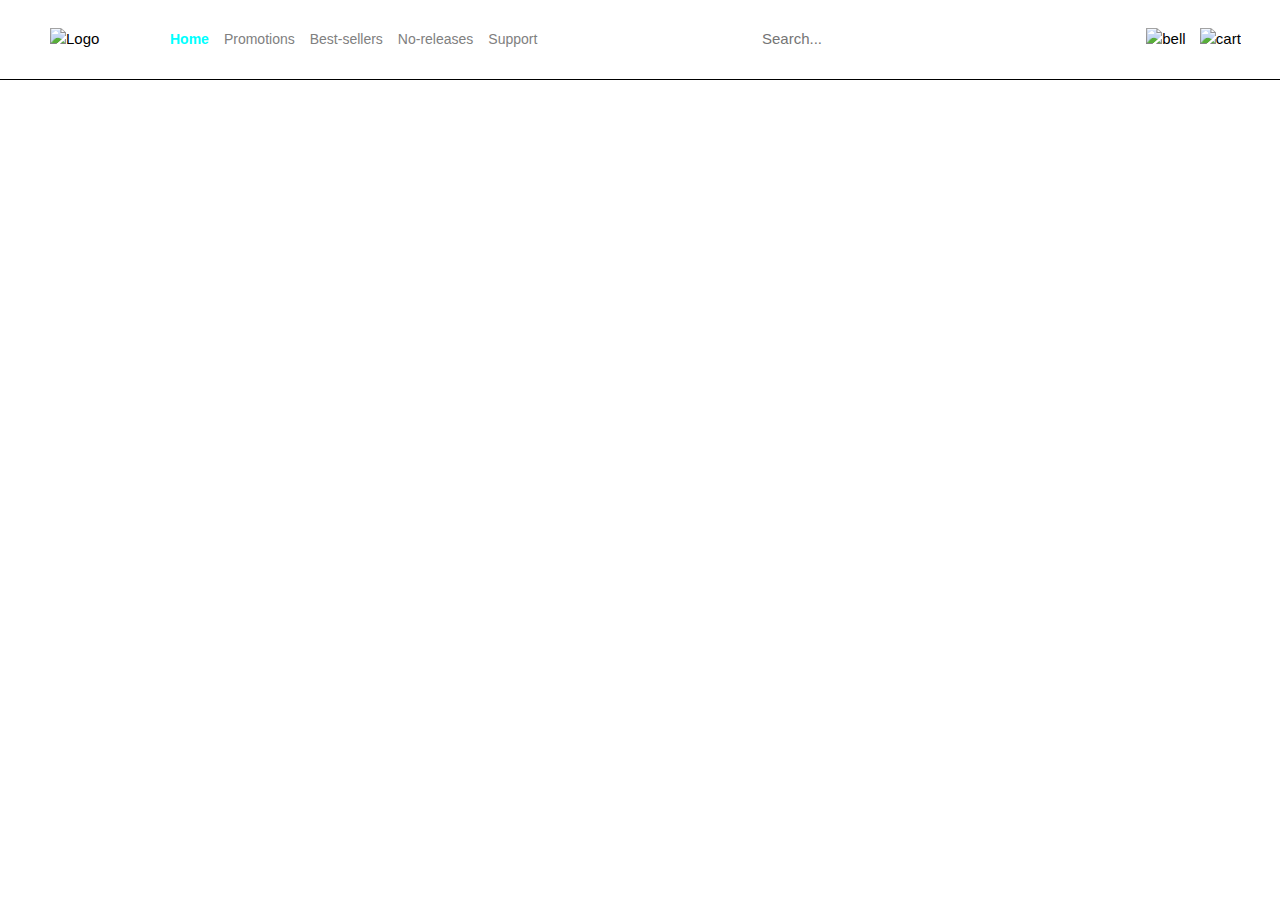
==== template/index.html @ 419b9f49 "Update index.html, .css and Add demo1 menu" ====
<!DOCTYPE html>
<html lang="en">

<head>
    <meta charset="UTF-8">
    <meta http-equiv="X-UA-Compatible" content="IE=edge">
    <meta name="viewport" content="width=device-width, initial-scale=1.0">
    <link rel="stylesheet" href="../static/index.css">
    <title>BTTH 5</title>
</head>

<body>
    <div class="grid-container">
        <div class="header">
            <div class="left">
                <img src="../images/logo1.png" style="width:100px; margin: 0 20px" alt="Logo">
                <a href="" class="active">Home</a>
                <a href="">Promotions</a>
                <a href="">Best-sellers</a>
                <a href="">No-releases</a>
                <a href="">Support</a>
            </div>
            <div class="right">
                <div>
                    <input type="text" placeholder="Search..." style="border: none; font-size: 15px;">
                </div>
                <div>
                    <img src="../images/Bell 1.png" alt="bell">
                    <img src="../images/Shopping cart simple 1.png" alt="cart">
                    <img src="../images/Avatar 758.png" alt="">
                </div>

            </div>
        </div>
        <div class="content"></div>
        <div class="footer"></div>
    </div>
</body>

</html>
---- static/index.css ----
body {
    margin: 0;
    font-family: Verdana, sans-serif;
    font-size: 15px;
    line-height: 1.5;
}

.grid-container {
    display: grid;
    grid-template-rows: 80px auto auto;
    grid-template-areas: "header" "content" "footer";
}

.header {
    grid-area: "header";
    display: flex;
    justify-content: space-between;
    padding: 20px;
    border-bottom: 1px solid black;
}

.content {
    grid-area: "content";
}

.footer {
    grid-area: "footer";
}

.header .left {
    display: flex;
    justify-content: space-evenly;
    align-items: center;
    padding: 10px;
}

.header .left a {
    text-decoration: none;
    margin-right: 15px;
    color: grey;
    font-size: 14px;
    letter-spacing: 0;
}

.left a.active {
    font-weight: 800;
    color: aqua;
}

.header .right {
    width: 500px;
    display: flex;
    justify-content: space-between;
    align-items: center;
}

.header .right img {
    margin: 5px;
}
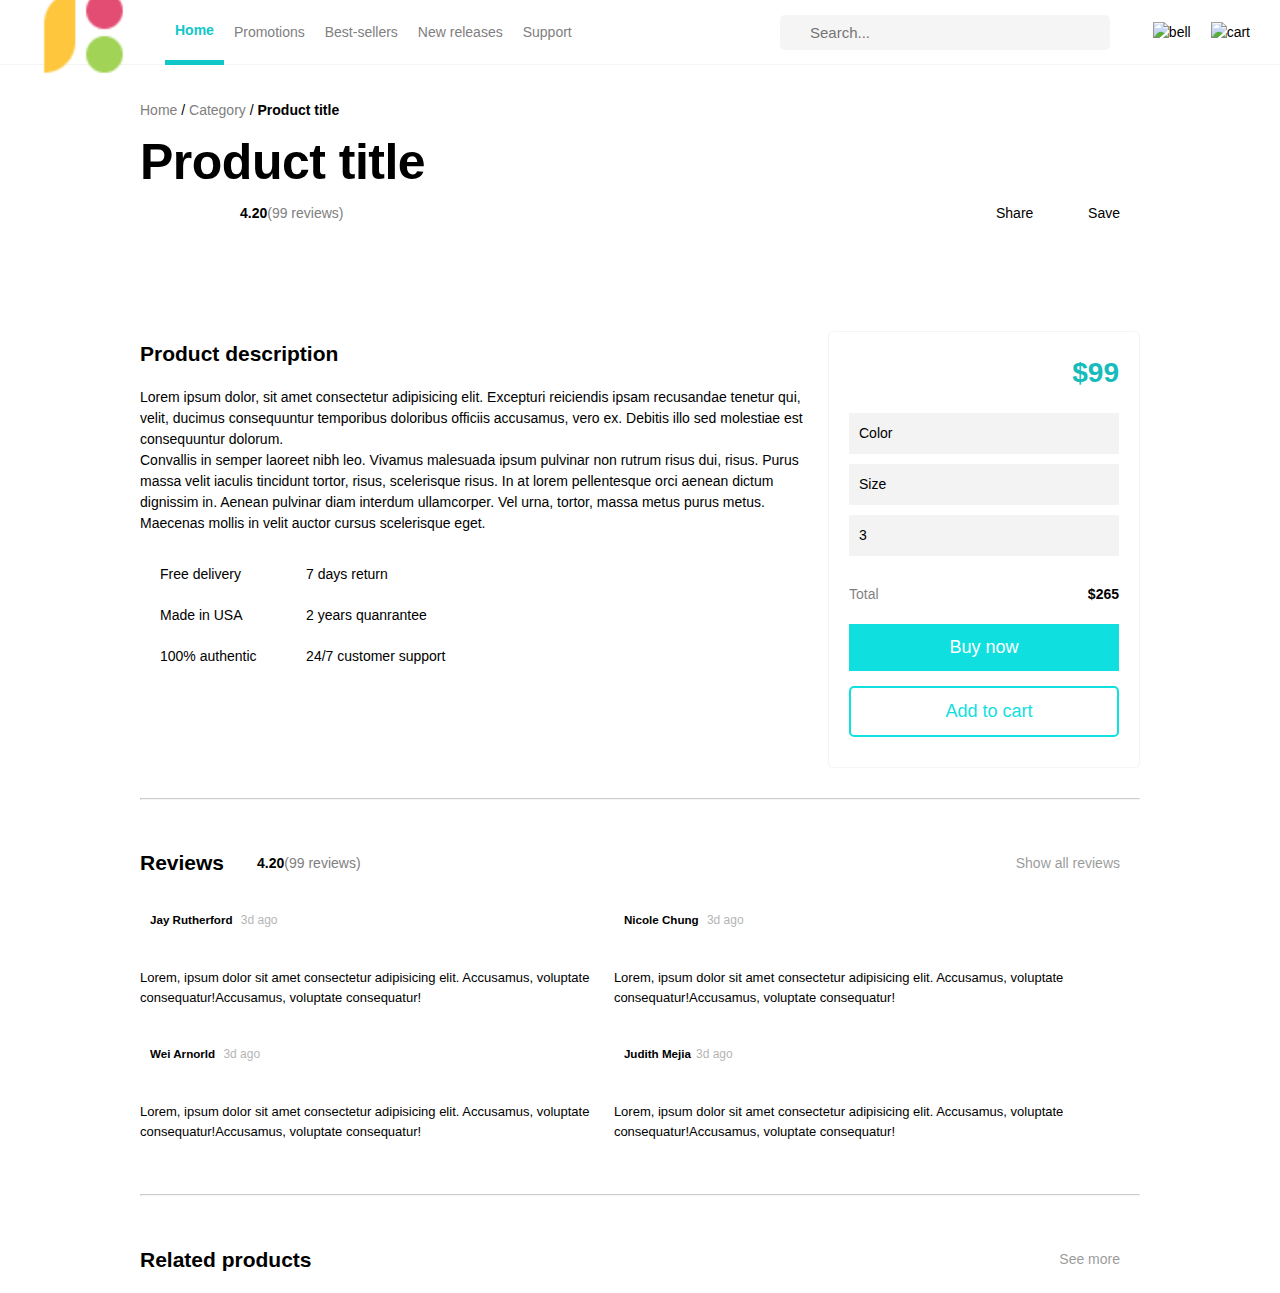
==== commit 7d13f5b8: "Update index.html, .css, add demo7 - users' reviews" ====
--- a/template/index.html
+++ b/template/index.html
@@ -6,6 +6,7 @@
     <meta http-equiv="X-UA-Compatible" content="IE=edge">
     <meta name="viewport" content="width=device-width, initial-scale=1.0">
     <link rel="stylesheet" href="../static/index.css">
+    <script src="https://kit.fontawesome.com/0d0d9bdf04.js" crossorigin="anonymous"></script>
     <title>BTTH 5</title>
 </head>
 
@@ -13,18 +14,20 @@
     <div class="grid-container">
         <div class="header">
             <div class="left">
-                <img src="../images/logo1.png" style="width:100px; margin: 0 20px" alt="Logo">
+                <img src="../images/logo.png" style="width:95px; margin: 0 35px" alt="Logo">
                 <a href="" class="active">Home</a>
                 <a href="">Promotions</a>
                 <a href="">Best-sellers</a>
-                <a href="">No-releases</a>
+                <a href="">New releases</a>
                 <a href="">Support</a>
             </div>
             <div class="right">
-                <div>
-                    <input type="text" placeholder="Search..." style="border: none; font-size: 15px;">
-                </div>
-                <div>
+                <div style="position: relative;">
+                    <i class="fa fa-search" style="opacity: 0.5; position: absolute; left: 10px; top:10px"></i>
+                    <input type="text" placeholder="Search..."
+                        style="border: none; font-size: 15px; background-color: rgb(245, 245, 245); width: 300px; height:15px; padding: 10px 0 10px 30px; border-radius: 5px;">
+                </div>
+                <div style="display: flex; align-items: center;">
                     <img src="../images/Bell 1.png" alt="bell">
                     <img src="../images/Shopping cart simple 1.png" alt="cart">
                     <img src="../images/Avatar 758.png" alt="">
@@ -32,7 +35,173 @@
 
             </div>
         </div>
-        <div class="content"></div>
+        <div class="content">
+            <div class="container">
+                <a href="">Home </a> /
+                <a href="">Category </a> /
+                <a href="" class="active">Product title</a>
+                <h2 style="font-size: 50px;line-height: 2px; margin: 40px 0; letter-spacing: -0.5px;">Product title</h2>
+
+                <div style="display: flex; justify-content: space-between;">
+                    <div style="display: flex; align-items: center;">
+                        <img src="../images/Rating 303.png" width="100px" alt="" align="center"> <b>4.20</b> <span
+                            style="color: grey;">(99 reviews) </span>
+                    </div>
+                    <div
+                        style="display: flex; align-items: center; justify-content: space-between; width: 150px; padding: 0 20px;">
+
+                        <div style="display: flex; align-items: center;"><img src="../images/Heart 23.png" width="16px"
+                                alt="" style="margin-right: 10px;"> Share</div>
+                        <div style="display: flex; align-items: center;"><img src="../images/Heart 23.png" width="16px"
+                                alt="" style="margin-right: 10px;"> Save</div>
+                    </div>
+                </div>
+
+                <div class="grid-image">
+                    <div class="img1"><img src="../images/img1.png" alt=""></div>
+                    <div class="img2"><img src="../images/img2.png" alt=""></div>
+                    <div class="img3"><img src="../images/img3.png" alt=""></div>
+                    <div class="img4"><img src="../images/img4.png" alt=""></div>
+                    <div class="img5"><img src="../images/img5.png" alt=""></div>
+                </div>
+                <div class="flex-container">
+                    <div class="left">
+                        <h2>Product description</h2>
+                        <p>Lorem ipsum dolor, sit amet consectetur adipisicing elit. Excepturi reiciendis ipsam
+                            recusandae tenetur qui, velit, ducimus consequuntur temporibus doloribus officiis accusamus,
+                            vero ex. Debitis illo sed molestiae est consequuntur
+                            dolorum.
+                            <br>
+                            Convallis in semper laoreet nibh leo. Vivamus malesuada ipsum pulvinar non rutrum risus dui,
+                            risus. Purus massa velit
+                            iaculis tincidunt tortor, risus, scelerisque risus. In at lorem pellentesque orci aenean
+                            dictum dignissim in. Aenean
+                            pulvinar diam interdum ullamcorper. Vel urna, tortor, massa metus purus metus. Maecenas
+                            mollis in velit auctor cursus
+                            scelerisque eget.
+                        </p>
+                        <div class="grid-icon">
+                            <div class="icon1"><img src="../images/Truck 1.png" alt="">
+                                <p>Free delivery</p>
+                            </div>
+                            <div class="icon2"><img src="../images/Arrow bend up left 1.png" alt="">
+                                <p>7 days return</p>
+                            </div>
+                            <div class="icon3"><img src="../images/Globe 1.png" alt="">
+                                <p>Made in USA</p>
+                            </div>
+                            <div class="icon4"><img src="../images/Medal 1.png" alt="">
+                                <p>2 years quanrantee</p>
+                            </div>
+                            <div class="icon5"><img src="../images/Chat dots 1.png" alt="">
+                                <p>100% authentic</p>
+                            </div>
+                            <div class="icon6"><img src="../images/Checks 1.png" alt="">
+                                <p>24/7 customer support</p>
+                            </div>
+                        </div>
+                    </div>
+                    <div class="right">
+                        <h1 style="text-align: right; margin-top:0; color: rgb(22, 187, 187);">$99</h1>
+                        <div class="drop"><span>Color</span> <i class="fa-solid fa-caret-down"></i></div>
+                        <div class="drop"><span>Size</span> <i class="fa-solid fa-caret-down"></i></div>
+                        <div class="drop"><span>3</span> <i class="fa-solid fa-caret-down"></i></div>
+                        <div style="display: flex; justify-content: space-between; align-items: center;">
+                            <p style="opacity: 0.5">Total</p>
+                            <h4>$265</h4>
+                        </div>
+                        <div class="btn">Buy now</div>
+                        <div class="add-cart"><i class="fa-solid fa-cart-shopping" style="margin-right:10px"></i>Add to
+                            cart</div>
+                    </div>
+
+
+                </div>
+                <hr style="margin: 30px 0; opacity: 0.5;">
+                <div style="display: flex; justify-content: space-between;">
+                    <div style="display: flex; align-items: center;">
+                        <h2>Reviews</h2>
+                        <img src="../images/Rating 304.png" width="20px" alt="" align="center"
+                            style="margin: 0 5px 0 8px;">
+                        <b>4.20 </b> <span style="color: grey;"> (99 reviews) </span>
+                    </div>
+                    <div style="display: flex; align-items: center;opacity: 0.4;">
+                        <span>Show all reviews</span>
+                        <i class="fas fa-greater-than" style="margin: 0 10px;"></i>
+                    </div>
+                </div>
+
+
+                <div class="user-cmts">
+                    <div class="user">
+                        <div class="avt"><img src="../images/Avatar 753.png" alt=""></div>
+                        <div class="name-rate">
+                            <h5 style="margin:5px 0">Jay Rutherford <span
+                                    style="font-size: 12px; opacity: 0.3; font-weight: 500; margin-left: 5px;">3d
+                                    ago</span></h5>
+                            <img src="../images/Rating 301.png" alt="">
+                        </div>
+                    </div>
+                    <p>Lorem, ipsum dolor sit amet consectetur adipisicing elit. Accusamus, voluptate
+                        consequatur!Accusamus, voluptate consequatur!</p>
+                </div>
+                <div class="user-cmts">
+                    <div class="user">
+                        <div class="avt"><img src="../images/Avatar 756.png" alt=""></div>
+                        <div class="name-rate">
+                            <h5 style="margin:5px 0">Nicole Chung <span
+                                    style="font-size: 12px; opacity: 0.3; font-weight: 500; margin-left: 5px;">3d
+                                    ago</span></h5>
+                            <img src="../images/Rating 318.png" alt="">
+                        </div>
+                    </div>
+                    <p>Lorem, ipsum dolor sit amet consectetur adipisicing elit. Accusamus, voluptate
+                        consequatur!Accusamus, voluptate consequatur!</p>
+                </div>
+                <div class="user-cmts">
+                    <div class="user">
+                        <div class="avt"><img src="../images/Avatar 755.png" alt=""></div>
+                        <div class="name-rate">
+                            <h5 style="margin:5px 0">Wei Arnorld <span
+                                    style="font-size: 12px; opacity: 0.3; font-weight: 500; margin-left: 5px;">3d
+                                    ago</span></h5>
+                            <img src="../images/Rating 317.png" alt="">
+                        </div>
+                    </div>
+                    <p>Lorem, ipsum dolor sit amet consectetur adipisicing elit. Accusamus, voluptate
+                        consequatur!Accusamus, voluptate consequatur!</p>
+                </div>
+                <div class="user-cmts">
+                    <div class="user">
+                        <div class="avt"><img src="../images/Avatar 757.png" alt=""></div>
+                        <div class="name-rate">
+                            <h5 style="margin:5px 0">Judith Mejia<span
+                                    style="font-size: 12px; opacity: 0.3; font-weight: 500; margin-left: 5px;">3d
+                                    ago</span></h5>
+                            <img src="../images/Rating 299.png" alt="">
+                        </div>
+                    </div>
+                    <p>Lorem, ipsum dolor sit amet consectetur adipisicing elit. Accusamus, voluptate
+                        consequatur!Accusamus, voluptate consequatur!</p>
+                </div>
+
+                <hr style="margin: 30px 0; opacity: 0.5;">
+                <div style="display: flex; justify-content: space-between; ">
+                    <div style="display: flex; align-items: center;">
+                        <h2>Related products</h2>
+                    </div>
+                    <div style="display: flex; align-items: center; opacity: 0.4;">
+                        <span>See more</span>
+                        <i class="fas fa-greater-than" style="margin: 0 10px;"></i>
+                    </div>
+                </div>
+                <div class="flex-cart">
+                    <div class="cart">
+                        
+                    </div>
+                </div>
+            </div>
+        </div>
         <div class="footer"></div>
     </div>
 </body>
--- a/static/index.css
+++ b/static/index.css
@@ -1,13 +1,14 @@
 body {
     margin: 0;
     font-family: Verdana, sans-serif;
-    font-size: 15px;
+    font-size: 14px;
     line-height: 1.5;
+    letter-spacing: 0;
 }
 
 .grid-container {
     display: grid;
-    grid-template-rows: 80px auto auto;
+    grid-template-rows: 65px auto auto;
     grid-template-areas: "header" "content" "footer";
 }
 
@@ -15,12 +16,13 @@
     grid-area: "header";
     display: flex;
     justify-content: space-between;
-    padding: 20px;
-    border-bottom: 1px solid black;
+    border-bottom: 1px solid rgba(243, 243, 243, 0.9);
 }
 
 .content {
     grid-area: "content";
+    padding: 30px 135px;
+    height: 1000px;
 }
 
 .footer {
@@ -31,20 +33,22 @@
     display: flex;
     justify-content: space-evenly;
     align-items: center;
-    padding: 10px;
 }
 
 .header .left a {
+    display: inline-block;
+    padding: 30px 10px;
     text-decoration: none;
-    margin-right: 15px;
     color: grey;
     font-size: 14px;
+    line-height: 0;
     letter-spacing: 0;
 }
 
 .left a.active {
     font-weight: 800;
-    color: aqua;
+    color: rgb(17, 199, 199);
+    border-bottom: 5px solid rgb(17, 199, 199);
 }
 
 .header .right {
@@ -55,5 +59,128 @@
 }
 
 .header .right img {
-    margin: 5px;
+    margin: 10px;
+}
+
+.container {
+    height: 100%;
+    padding: 5px;
+}
+
+.container a {
+    text-decoration: none;
+    color: grey;
+    font-size: 14px;
+}
+
+.container a.active {
+    color: black;
+    font-weight: 600;
+}
+
+.img1 {
+    grid-area: img1;
+}
+
+.img2 {
+    grid-area: img2;
+}
+
+.img3 {
+    grid-area: img3;
+}
+
+.img4 {
+    grid-area: img4;
+}
+
+.img5 {
+    grid-area: img5;
+}
+
+.grid-image {
+    display: grid;
+    gap:15px;
+    grid-template-areas: 'img1 img2 img3' 'img1 img4 img5';
+    padding: 20px 0;
+}
+
+.flex-container {
+    display: flex;
+    justify-content: space-between;
+}
+
+.flex-container .left {
+    width: 67%;
+}
+
+.flex-container .right {
+    margin-top: 10px;
+    width: 27%;
+    padding: 20px;
+    border-radius: 5px;
+    border: 1px solid rgb(245, 243, 243);
+}
+.icon1{grid-area: icon1;}
+.icon2{grid-area: icon2;}
+.icon3{grid-area: icon3;}
+.icon4{grid-area: icon4;}
+.icon5{grid-area: icon5;}
+.icon6{grid-area: icon6;}
+.grid-icon{
+    margin-top: 20px;
+    width: 50%;
+    display: grid;
+    grid-template-areas: "icon1 icon2" "icon3 icon4" "icon5  icon6";
+}
+.grid-icon div{
+ display: flex;
+ align-items: center;
+}
+.grid-icon div p{
+    margin: 10px;
+}
+.grid-icon div img{
+    margin-right: 10px;
+}
+.drop{
+    background-color: rgb(243, 243, 243);
+    display: flex;
+    padding: 10px;
+    justify-content: space-between;
+    align-items: center;
+    margin: 10px 0;
+}
+.btn{
+    padding: 10px;
+    text-align: center;
+    font-size: 18px;
+    color: white;
+    background-color: rgb(15, 223, 223);
+}
+
+.add-cart{
+    font-size: 18px;
+    text-align: center;
+    color: rgb(17, 224, 224);
+    border: 2px solid rgb(17, 224, 224);
+    border-radius: 5px;
+    margin: 15px 0 10px 0;
+    padding: 10px;
+}
+.user-cmts{
+    display: inline-block;
+    width: 45%;
+    margin: 10px 20px 10px 0;
+}
+.user-cmts p{
+    font-size: 13px;
+}
+.user{
+    display: flex;
+    align-items: center;
+}
+
+.user .avt{
+    margin-right: 10px;
 }